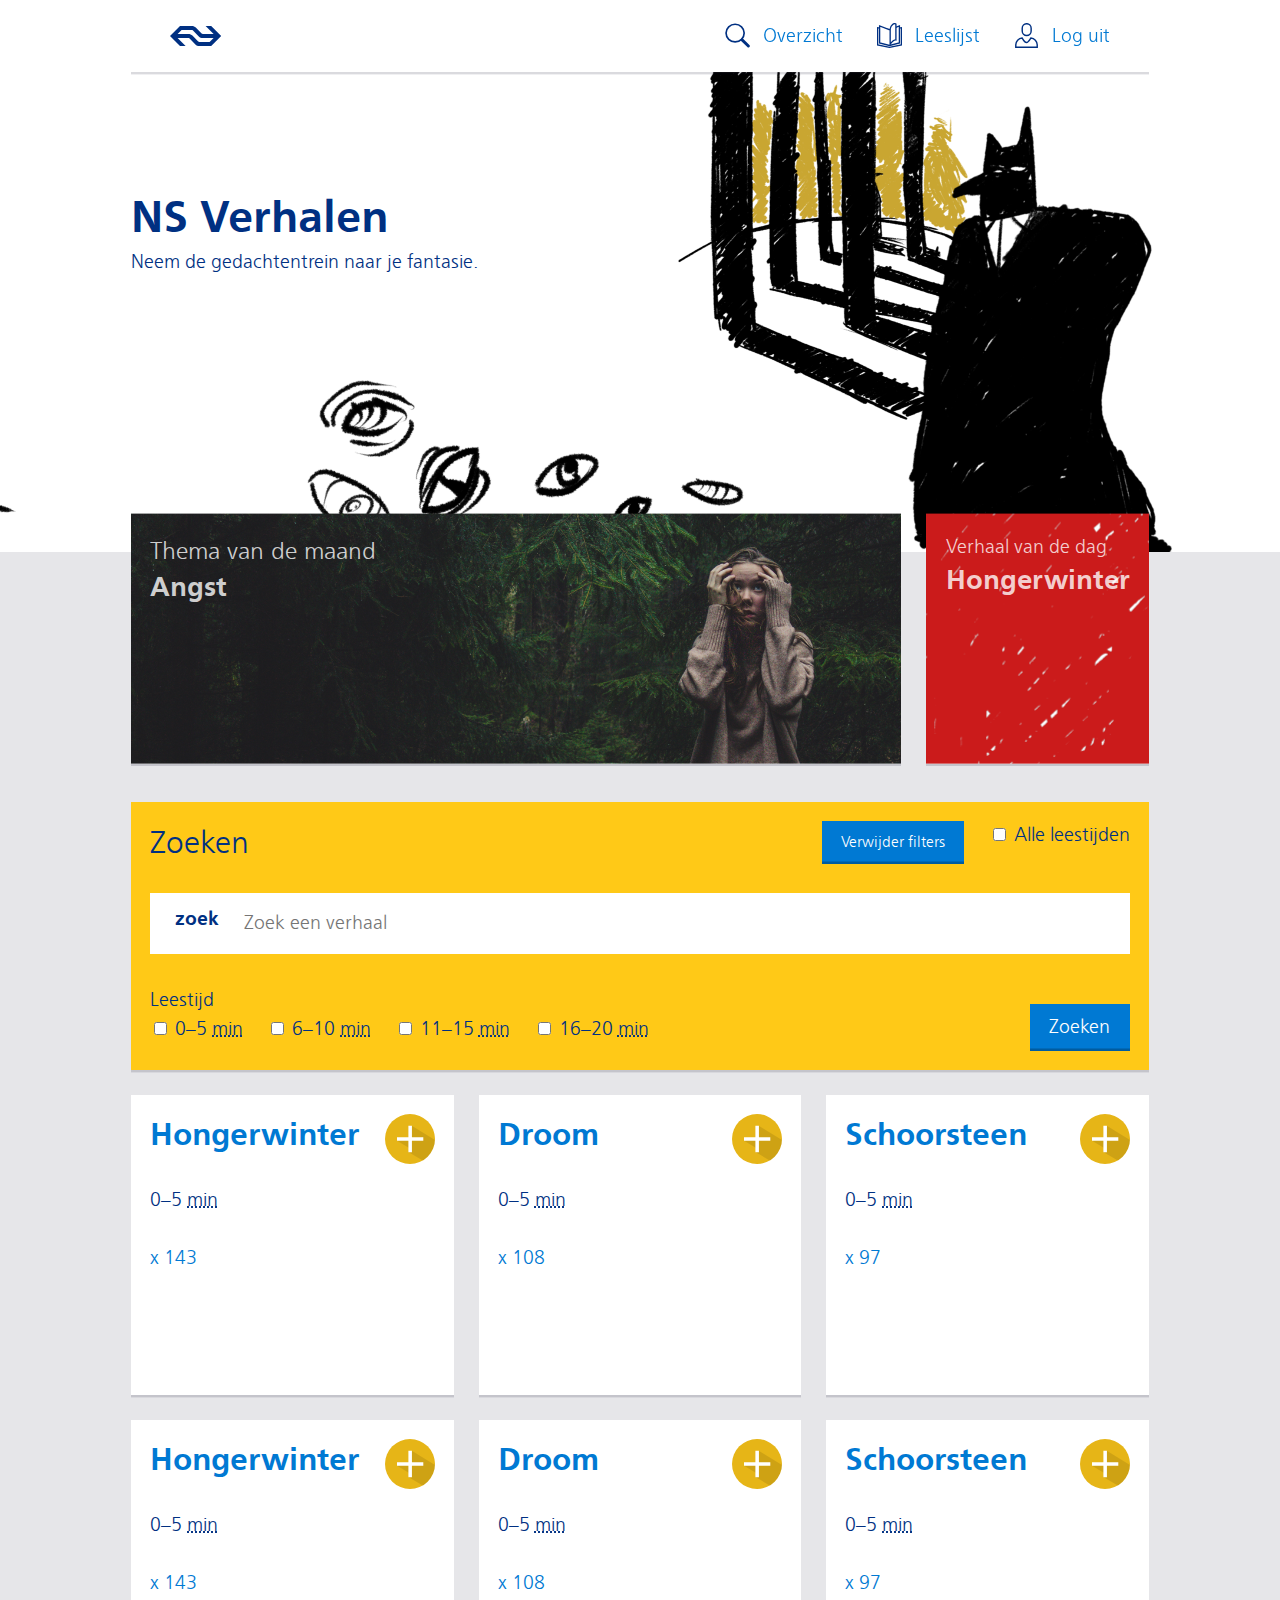
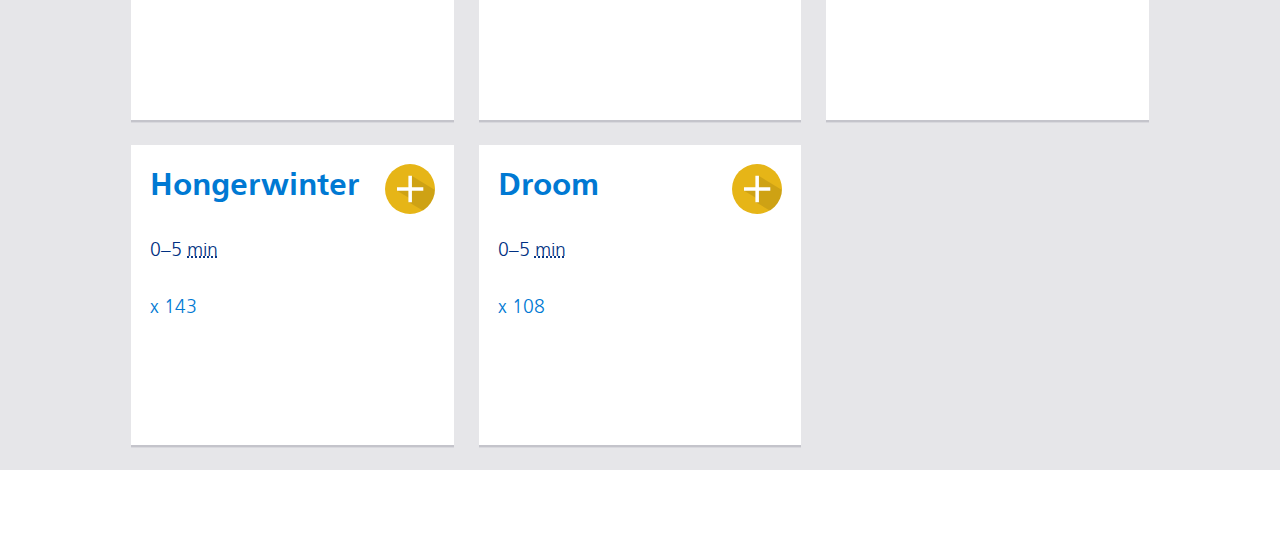
==== index.html @ 9bed9833 "Testversie nieuwe site" ====
<!DOCTYPE html>
<html lang="nl">
<head>
  <meta charset="utf-8">
  <title>NS Verhalen · Verhalen voor op reis</title>
  <link href="css/style.css" rel="stylesheet">
  <link rel="shortcut icon" type="image/png" href="css/images/nslogofavicon.png"/>
  <meta name="viewport" content="width=device-width,initial-scale=1">
</head>
<body>
  <header>
    <h1>
      <a href="#">
        <img src="css/images/nslogo.svg" alt="NS Verhalen">
      </a>
    </h1>

    <nav>
      <ul>
        <li><a href="index.html">Overzicht</a></li>
        <li><a href="#">Leeslijst</a></li>
        <li><a href="inloggen.html">Log uit</a></li>
      </ul>
    </nav>
  </header>

  <main>

    <section>
      <h2>NS Verhalen</h2>
      <p>Neem de gedachtentrein naar je fantasie.</p>
    </section>

    <section>
      <a href="#">
        <h2 class="giga">Thema van de maand</h2>
        <h3>Angst</h3>
      </a>

      <a href="hongerwinter/hongerwinter.html">
        <h2 class="kilo">Verhaal van de dag</h2>
        <h3>Hongerwinter</h3>
      </a>
    </section>

    <section>
      <header>
        <h2>Zoeken</h2>
        <form action="index.html" method="post">
          <label>
            <span>zoek</span>
            <input type="text" name="zoekopdracht" placeholder="Zoek een verhaal">
          </label>

          <label>
            <input type="checkbox" name="alle tijden" value="alle tijden"> Alle leestijden
          </label>

          <label>
            <button type="button" name="button" data-letters="Verwijder filters">Verwijder filters</button>
          </label>

          <fieldset>
            <div class="fieldset">
              <legend>Leestijd</legend>
              <label>
                <input type="checkbox" name="leestijd" value="0–5 min"> 0–5 <abbr title="minuten">min</abbr>
              </label>
              <label>
                <input type="checkbox" name="leestijd" value="6–10 min"> 6–10 <abbr title="minuten">min</abbr>
              </label>
              <label>
                <input type="checkbox" name="leestijd" value="11–15 min"> 11–15 <abbr title="minuten">min</abbr>
              </label>
              <label>
                <input type="checkbox" name="leestijd" value="16–20 min"> 16–20 <abbr title="minuten">min</abbr>
              </label>
            </div>
          </fieldset>

          <label>
            <input type="submit" name="submit" value="Zoeken" data-letters="Zoeken">
          </label>

        </form>
      </header>

      <section>
        <h2>
          <a href="hongerwinter/hongerwinter.html">Hongerwinter</a>
        </h2>
        <p>0–5 <abbr title="minuten">min</abbr></p>
        <p><a href="droom/droom.html">x 143</a></p>
        <a href="#">
          <img src="css/images/add.svg" alt="Voeg toe aan leeslijst">
        </a>
      </section>

      <section>
        <h2>
          <a href="droom/droom.html">Droom</a>
        </h2>
        <p>0–5 <abbr title="minuten">min</abbr></p>
        <p><a href="#">x 108</a></p>
        <a href="#">
          <img src="css/images/add.svg" alt="Voeg toe aan leeslijst">
        </a>
      </section>

      <section>
        <h2>
          <a href="schoorsteen/schoorsteen.html">Schoorsteen</a>
        </h2>
        <p>0–5 <abbr title="minuten">min</abbr></p>
        <p><a href="#">x 97</a></p>
        <a href="#">
          <img src="css/images/add.svg" alt="Voeg toe aan leeslijst">
        </a>
      </section>

      <section>
        <h2>
          <a href="hongerwinter/hongerwinter.html">Hongerwinter</a>
        </h2>
        <p>0–5 <abbr title="minuten">min</abbr></p>
        <p><a href="#">x 143</a></p>
        <a href="#">
          <img src="css/images/add.svg" alt="Voeg toe aan leeslijst">
        </a>
      </section>

      <section>
        <h2>
          <a href="droom/droom.html">Droom</a>
        </h2>
        <p>0–5 <abbr title="minuten">min</abbr></p>
        <p><a href="#">x 108</a></p>
        <a href="#">
          <img src="css/images/add.svg" alt="Voeg toe aan leeslijst">
        </a>
      </section>

      <section>
        <h2>
          <a href="schoorsteen/schoorsteen.html">Schoorsteen</a>
        </h2>
        <p>0–5 <abbr title="minuten">min</abbr></p>
        <p><a href="#">x 97</a></p>
        <a href="#">
          <img src="css/images/add.svg" alt="Voeg toe aan leeslijst">
        </a>
      </section>

      <section>
        <h2>
          <a href="hongerwinter/hongerwinter.html">Hongerwinter</a>
        </h2>
        <p>0–5 <abbr title="minuten">min</abbr></p>
        <p><a href="#">x 143</a></p>
        <a href="#">
          <img src="css/images/add.svg" alt="Voeg toe aan leeslijst">
        </a>
      </section>

      <section>
        <h2>
          <a href="droom/droom.html">Droom</a>
        </h2>
        <p>0–5 <abbr title="minuten">min</abbr></p>
        <p><a href="#">x 108</a></p>
        <a href="#">
          <img src="css/images/add.svg" alt="Voeg toe aan leeslijst">
        </a>
      </section>

    </section>

  </main>

  <footer>

  </footer>

</body>
</html>
---- css/style.css ----
/* http://meyerweb.com/eric/tools/css/reset/
   v2.0 | 20110126
   License: none (public domain)
	HTML Reset for negating the differences between browsers
*/

html, body, div, span, applet, object, iframe,
h1, h2, h3, h4, h5, h6, p, blockquote, pre,
a, abbr, acronym, address, big, cite, code,
del, dfn, em, img, ins, kbd, q, s, samp,
small, strike, strong, sub, sup, tt, var,
b, u, i, center,
dl, dt, dd, ol, ul, li,
fieldset, form, label, legend,
table, caption, tbody, tfoot, thead, tr, th, td,
article, aside, canvas, details, embed,
figure, figcaption, footer, header, hgroup,
menu, nav, output, ruby, section, summary,
time, mark, audio, video {
	margin: 0;
	padding: 0;
	border: 0;
	font-size: 100%;
	font: inherit;
	vertical-align: baseline;
}
/* HTML5 display-role reset for older browsers */
article, aside, details, figcaption, figure,
footer, header, hgroup, menu, nav, section {
	display: block;
}
body {
	line-height: 1;
}
ol, ul {
	list-style: none;
}
blockquote, q {
	quotes: none;
}
blockquote:before, blockquote:after,
q:before, q:after {
	content: '';
	content: none;
}
table {
	border-collapse: collapse;
	border-spacing: 0;
}

/* Viewport declarations for other browsers */

@-moz-viewport { width: device-width; scale: 1; }
@-ms-viewport { width: device-width; scale: 1; }
@-o-viewport { width: device-width; scale: 1; }
@-webkit-viewport { width: device-width; scale: 1; }
@viewport { width: device-width; scale: 1; }

/* The NS font files for use on the website */

@font-face {
	font-family: "NS Sans";
	src: url('fonts/nssanbit-webfont.ttf');
	font-weight: bold;
	font-style: italic;
}

@font-face {
	font-family: "NS Sans";
	src: url('fonts/nssanbol-webfont.ttf');
	font-weight: bold;
}

@font-face {
	font-family: "NS Sans";
	src: url('fonts/nssanita-webfont.ttf');
	font-weight: normal;
	font-style: italic;
}

@font-face {
	font-family: "NS Sans";
	src: url('fonts/nssans__-webfont.ttf');
	font-weight: normal;
}


html {
  box-sizing: border-box;
	font-size: 100%;
	font-family: "NS Sans", Arial, sans-serif;
}

*, *::before, *::after {
  box-sizing: inherit;
}

/*
  Typografier || Code released under the UNLICENSE
  https://typografier.web-dev.tools/#0,100,1.3,1.067,0;38,110,1.4,1.125,0;60,120,1.5,1.125,0;90,130,1.5,1.125,0
*/

html {
  font-size: 100%;
  line-height: 1.3;
}

body {
	line-height: 1.3;
	color: #003082;
}

a {
  background-color: transparent;
  -webkit-text-decoration-skip: objects;
	text-decoration: none;
	color: #0079d3;
}

a:hover {
	color: #003082;
}

sub,
sup {
  font-size: .75em;
  line-height: 1px;
  position: relative;
  vertical-align: baseline;
}

sup {
  top: -.5em;
}

sub {
  bottom: -.25em;
}

pre,
code,
kbd,
samp {
  font-size: 1em;
}

abbr[title] {
  border-bottom: none;
  text-decoration: underline;
  text-decoration: underline dotted;
}

b,
strong {
  font-weight: bold;
}

dfn,
caption {
  font-style: italic;
}

hr {
  border: 0;
  border-top: 2px solid #000;
  height: 0;
}

table {
  border-collapse: collapse;
  border-spacing: 0;
  width: 100%;
  table-layout: fixed;
}

caption {
  text-align: left;
}

th,
td {
  border-bottom: 1px solid #000;
  text-align: left;
  vertical-align: top;
}

thead th {
  vertical-align: bottom;

  border-bottom-width: 2px;
}

.wrapper {
  margin-left: auto;
  margin-right: auto;
  max-width: 52em;
  width: 100%;
}

.wrapper-no-center {
  max-width: 52em;
  width: 100%;
}

.max-length {
  margin-left: auto;
  margin-right: auto;
  max-width: 36em;
  width: 100%;
}

.max-length-no-center {
  max-width: 36em;
  width: 100%;
}

h1,
h2,
h3,
h4,
h5,
h6,
p,
ul,
ol,
dl,
dd,
figure,
blockquote,
details,
hr,
fieldset,
pre,
table,
caption {
  margin: 0 0 1.3rem;
}

.tenamega {
  font-size: 2.0408rem;
  line-height: 2.925rem;
}

.tenakilo {
  font-size: 1.9127rem;
  line-height: 2.6rem;
}

.tena {
  font-size: 1.7926rem;
  line-height: 2.6rem;
}

.nina {
  font-size: 1.68rem;
  line-height: 2.275rem;
}

.yotta {
  font-size: 1.5745rem;
  line-height: 2.275rem;
}

.zetta {
  font-size: 1.4757rem;
  line-height: 1.95rem;
}

h1,
.exa {
  font-size: 1.383rem;
  line-height: 1.95rem;
}

h2,
.peta {
  font-size: 1.2962rem;
  line-height: 1.95rem;
}

h3,
.tera {
  font-size: 1.2148rem;
  line-height: 1.625rem;
}

h4,
.giga {
  font-size: 1.1385rem;
  line-height: 1.625rem;
}

h5,
.mega {
  font-size: 1.067rem;
  line-height: 1.625rem;
}

h6,
.kilo,
input,
textarea {
  font-size: 1rem;
  line-height: 1.3rem;
}

small,
.milli {
  font-size: .9372rem;
  line-height: 1.3rem;
}

.micro {
  font-size: .8784rem;
  line-height: 1.3rem;
}

.nano {
  font-size: .8232rem;
  line-height: 1.3rem;
}

.pico {
  font-size: .7715rem;
  line-height: 1.3rem;
}

ul {
  padding-left: 1em;
}

ol {
  padding-left: 1.6em;
}

input,
option,
select {
  height: calc(1.3rem + .1625rem + .1625rem);
}

[type="color"] {
  width: calc(1.3rem + .1625rem + .1625rem);
}

[type="checkbox"],
[type="radio"] {
  display: inline-block;
  height: auto;
}

td,
table th {
  padding: .325rem;
}

input:not([type="checkbox"]),
input:not([type="radio"]),
textarea {
  padding: .1625rem;
}

caption {
  padding-left: .325rem;
  padding-right: .325rem;
}

select {
  padding: 0 .1625rem;
}

fieldset {
  padding: .325rem 0;
/*
  border: 0;
  border-top: 2px solid #000; */
}

legend {
  padding-right: .325rem;
}

/* -----------------------------------------------------------------------------
	Header
----------------------------------------------------------------------------- */

body > header {
	display: flex;
	position: sticky;
	top: 0;
	background-color: #ffffff;
	justify-content: space-between;
	align-items: center;
	width: 90%;
	max-width: 53rem;
	min-height: 3.75rem;
	padding: 1rem 1rem;
	margin: 0 auto;
	-webkit-box-shadow: 0 0.125rem 0 0 rgba(7,7,33,.15);
	box-shadow: 0 0.125rem 0 0 rgba(7,7,33,.15);
	z-index: 1;
}

body header h1 a {
	display: flex;
	align-content: center;
}

body > header > nav > ul {
	display: flex;
}

body > header > nav > ul > li {
	margin-right: 1.75rem;
}

header > nav > ul > li > a {
	position: relative;
	padding-left: 2rem;
}

header > nav > ul > li > a::before {
	display: inline-block;
  background-size: contain;
  background-repeat: no-repeat;
  background-position: 50%;
	/* transform: scale(1); */
  width: 1.3rem;
  height: 1.3rem;
  pointer-events: none;
  -webkit-transition: transform .1s ease-out;
  transition: transform .1s ease-out;
  content: "";
  position: absolute;
  top: -.1rem;
  left: 0;
}

header > nav > ul > li:first-child > a::before {
	background-image: url('images/zoek.svg');
}

header > nav > ul > li:nth-child(2) > a::before {
	background-image: url('images/leeslijst.svg');
}

header > nav > ul > li:last-child > a::before {
	background-image: url('images/login.svg');
}

header > nav > ul > li > a:hover::before {
	transform: scale(1.1);
}

body > header > nav > ul > li:last-child {
	margin-right: 0;
}

body > header * {
	margin-bottom: 0;
}

body header h1 {
	font-weight: bold;
}

/* -----------------------------------------------------------------------------
	Intro banner
----------------------------------------------------------------------------- */

main {
	background-color: #e6e6e9;
}

main section:first-child {
	height: 300px;
	background: url("images/BGImage-1.png") no-repeat center;
	background-size: cover;
	display: flex;
	flex-direction: column;
	flex-wrap: wrap;
}

main section:first-child::before {
	content: "";
	margin-bottom: 3rem;
}

main section:first-child * {
	display: inline-block;
}

main section:first-child h2 {
	font-size: 2.2807rem;
	font-weight: bold;
	line-height: 3.15rem;
	width: 90%;
	max-width: 53rem;
	margin: 0 auto;
}

main section:first-child p {
	width: 45%;
	max-width: 26.5rem;
	margin: 0 auto;
	transform: translateX(-50%);
}

/* -----------------------------------------------------------------------------
	Featured
----------------------------------------------------------------------------- */

main > section:nth-child(2) {
	width: 90%;
	max-width: 53rem;
	margin: 0 auto;
	display: flex;
	flex-direction: column;
	justify-content: center;
	flex-wrap: wrap;
	transform: translateY(-2rem);
}

main > section:nth-child(2) > a {
	transition: all .3s ease;
	color: rgba(255,255,255,.8);
}

main > section:nth-child(2) > a > h3 {
	font-weight: bold;
}

main > section:nth-child(2) > a:first-child {
	background: url('images/Angst.png') no-repeat right;
	background-size: cover;
	padding: 1rem;
	width: 100%;
	margin-right: 1.3rem;
	margin-bottom: 1.3rem;
}

main > section:nth-child(2) > a:hover {
	transform: scale(1.05);
	color: #FFFFFF;
}

main > section:nth-child(2) a:last-child {
	background: url('images/HongerwinterLang.png') no-repeat center;
	background-size: cover;
	background-color: #FFC917;
	padding: 1rem;
}

main > section:nth-child(2) * {
	margin: 0;
}

main > section:nth-child(2) > * {
	position: relative;
	min-height: 13rem;
	-webkit-box-shadow: 0 0.125rem 0 0 rgba(7,7,33,.15);
	box-shadow: 0 0.125rem 0 0 rgba(7,7,33,.15);
}

/* -----------------------------------------------------------------------------
	Filter bar
----------------------------------------------------------------------------- */

button {
	font-family: "NS Sans", Arial, sans-serif;
}

main > section:nth-of-type(3) > header {
	display: flex;
	flex-wrap: wrap;
}

main > section:nth-of-type(3) > header > * {
	width: 100%;
}

form > label:first-of-type,
#inloggen form > label:nth-child(2) {
	padding: .65rem 1.3rem;
	display: flex;
	justify-content: space-between;
	flex-wrap: nowrap;
	align-content: center;
	width: 100%;
	background-color: white;
	margin-bottom: 1.3rem;
}

form input[type=text],
form input[type=email],
form input[type=password] {
	border: 0;
	padding: 0;
	width: 100%;
	outline: none;
	font-family: "NS Sans", Arial, sans-serif;
}

form label:first-of-type input:focus {
	border: 0;
}

form span {
	display: inline-block;
	color: #003082;
	font-weight: bold;
	margin-right: 1.3rem;
	height: 100%;
	/* line-height: 37px; */
}

#inloggen form span {
	width: 10rem;
}

main > section:nth-of-type(3) form > label:nth-of-type(2) {
	position: absolute;
	top: 1rem;
	right: 1rem;
}

main > section:nth-of-type(3) form > label:nth-of-type(3) {
	position: absolute;
	top: 1rem;
	right: calc(.65rem + 1.3rem + 125px);
}

/* Buttons */

main button,
main input[type=submit] {
	position: relative;
	font-family: "NS Sans", Arial, sans-serif;
	font-size: .8rem;
	padding: .65rem 1rem;
	border: none;
	background-color: #0079D3;
	color: #FFF;
	height: auto;
	line-height: normal;
	cursor: pointer;
	box-shadow: inset 0 -0.125rem 0 #005ca0;
	transition: box-shadow .15s ease-in-out, -webkit-box-shadow .15s ease-in-out;
}

main input[type=submit] {
	font-size: 1rem;
}

main button:hover,
main input[type=submit]:hover {
	box-shadow: inset 0 -3.125rem 0 #005ca0;
}

form {
	display: flex;
	flex-wrap: wrap;
	justify-content: space-between;
}

form fieldset {
	margin-bottom: 0;
}

form fieldset div {
	display: flex;
	flex-wrap: wrap;
	justify-content: space-between;
}

form fieldset div legend {
	width: 100%;
}

form label:last-child {
	align-self: flex-end;
}

/* -----------------------------------------------------------------------------
	Collection
----------------------------------------------------------------------------- */

main > section:nth-child(3) {
	width: 90%;
	max-width: 53rem;
	margin: 0 auto;
	display: flex;
	flex-wrap: wrap;
	justify-content: flex-start;
}

main > section:nth-child(3) > * {
	padding: 1rem;
}

main > section:nth-child(3) > *:not(header) {
	background-color: #FFFFFF;
	width: 100%;
	height: 300px;
	max-width: calc(50% - 0.65rem);
	margin-bottom: 1.3rem;
}

main > section:nth-child(3) > section:nth-of-type(odd) {
	margin-right: 1.3rem;
}

main > section:nth-child(3) > header {
	background-color: #FFC917;
	width: 100%;
	margin-bottom: 1.3rem;
}

main > section:nth-child(3) > * {
	position: relative;
	-webkit-box-shadow: 0 0.125rem 0 0 rgba(7,7,33,.15);
	box-shadow: 0 0.125rem 0 0 rgba(7,7,33,.15);
}

main > section:nth-child(3) > *:not(header) > h2 {
	font-weight: bold;
}

main > section:nth-child(3) > *:not(header) > a:last-child {
	background-color: #E6B517;
	height: 50px;
	width: 50px;
	border-radius: 50%;
	position: absolute;
	right: 1rem;
	top: 1rem;
	transform: scale(1);
	transition: all .15s ease-in-out;
}

main > section:nth-child(3) > *:not(header) > a:last-child:hover {
	background-color: #FFC917;
	transform: scale(1.1);
}

main > section:nth-child(3) > *:not(header) img {
	position: absolute;
	top: 0;
	left: 0;
	border-radius: 50%;
	height: 50px;
	width: 50px;
}

/* Experimental Shit here */

/* main > section:nth-child(3) > *:not(header) > h2 a {
	display: block;
	position: absolute;
	width: 100%;
	height: 100%;
	top: 0;
	left: 0;
} */

/* main > section:nth-child(3) > *:not(header) p:nth-child(3) {
	position: absolute;
	bottom: 10px;
	left: 10px;
	z-index: 2;
} */



/* -----------------------------------------------------------------------------
	Footer
----------------------------------------------------------------------------- */

body > footer {
	height: 4rem;
}

/* -----------------------------------------------------------------------------
	Inlogpagina
----------------------------------------------------------------------------- */

#inloggen {
	background-color: #e6e6e9;
}

#inloggen header {
	background-color: #e6e6e9;
	box-shadow: none;
}

#inloggen main section:first-child {
	width: 90%;
	max-width: 53rem;
	height: 350px;
	margin: 0 auto;
	background: #FFC917;
	display: flex;
	padding: 2.6rem;
	align-items: flex-start;
	flex-wrap: wrap;
}

#inloggen main section:first-child h1 {
	display: block;
	width: 100%;
}

#inloggen main section:first-child::before {
	content: "";
	margin-bottom: 0;
}

#inloggen main section:first-child h1::before {
	margin-top: 0;
}

#inloggen main section:first-child h1 {
	margin-top: 0;
}

#inloggen main section:first-child form {
	display: flex;
	flex-wrap: wrap;
	/* justify-content: space-between; */
	width: 100%;
	/* max-width: calc(100% - 5.2rem); */
}

#inloggen main section:first-child form label {
	margin-bottom: 1rem;
}

#inloggen form label:last-child {
	align-self: flex-end;
}


/* -----------------------------------------------------------------------------
	Media Query 38em
----------------------------------------------------------------------------- */

@media only screen and (min-width: 38em) {

  html {
    font-size: 110%;
    line-height: 1.4;
  }

	body {
		line-height: 1.4;
	}

  h1,
  h2,
  h3,
  h4,
  h5,
  h6,
  p,
  ul,
  ol,
  dl,
  dd,
  figure,
  blockquote,
  details,
  hr,
  fieldset,
  pre,
  table,
  caption {
    margin: 0 0 1.4rem;
  }

  .tenamega {
    font-size: 3.6532rem;
    line-height: 4.9rem;
  }

  .tenakilo {
    font-size: 3.2473rem;
    line-height: 4.55rem;
  }

  .tena {
    font-size: 2.8865rem;
    line-height: 3.85rem;
  }

  .nina {
    font-size: 2.5658rem;
    line-height: 3.5rem;
  }

  .yotta {
    font-size: 2.2807rem;
    line-height: 3.15rem;
  }

  .zetta {
    font-size: 2.0273rem;
    line-height: 2.8rem;
  }

  h1,
  .exa {
    font-size: 1.802rem;
    line-height: 2.45rem;
  }

  h2,
  .peta {
    font-size: 1.6018rem;
    line-height: 2.1rem;
  }

  h3,
  .tera {
    font-size: 1.4238rem;
    line-height: 2.1rem;
  }

  h4,
  .giga {
    font-size: 1.2656rem;
    line-height: 1.75rem;
  }

  h5,
  .mega {
    font-size: 1.125rem;
    line-height: 1.75rem;
  }

  h6,
  .kilo,
  input,
  textarea {
    font-size: 1rem;
    line-height: 1.4rem;
  }

  small,
  .milli {
    font-size: .8889rem;
    line-height: 1.4rem;
  }

  .micro {
    font-size: .7901rem;
    line-height: 1.4rem;
  }

  .nano {
    font-size: .7023rem;
    line-height: 1.05rem;
  }

  .pico {
    font-size: .6243rem;
    line-height: 1.05rem;
  }

  ul {
    padding-left: 1em;
  }

  ol {
    padding-left: 1.6em;
  }

  input,
  option,
  select {
    height: calc(1.4rem + .175rem + .175rem);
  }

  [type="color"] {
    width: calc(1.4rem + .175rem + .175rem);
  }

  [type="checkbox"],
  [type="radio"] {
    display: inline-block;
    height: auto;
  }

  td,
  table th {
    padding: .35rem;
  }

  input:not([type="checkbox"]),
  input:not([type="radio"]),
  textarea {
    padding: .175rem;
  }

  caption {
    padding-left: .35rem;
    padding-right: .35rem;
  }

  select {
    padding: 0 .175rem;
  }

  fieldset {
    padding: .35rem 0;

    /* border: 0;
    border-top: 2px solid #000; */
  }

  legend {
    padding-right: .35rem;
  }

	/* Header */

	body > header {
		padding: 1rem 2rem;
	}

	/* Intro */

	main section:first-child {
		height: 480px;
	}

	#inloggen main section:first-child {
		height: 450px;
	}

	main section:first-child::before {
		margin-bottom: 6rem;
	}

	/* Featured */

	main > section:nth-child(2) {
		display: flex;
		flex-direction: row;
		justify-content: center;
	}

	main > section:nth-child(2) {
		flex-wrap: nowrap;
	}

	main > section:nth-child(2) a:first-child {
		margin-bottom: 0;
	}

	main > section:nth-child(2) a:last-child {
		background: url('images/HongerwinterKort.png') no-repeat center;
	}

	/* Filter bar */

	main > section:nth-of-type(3) form > label:nth-of-type(3) {
		right: calc(.65rem + 1.3rem + 136px);
	}

}

/* -----------------------------------------------------------------------------
	Media Query 60em
----------------------------------------------------------------------------- */

@media only screen and (min-width: 60em) {

  html {
    font-size: 120%;
    line-height: 1.5;
  }

	body {
		line-height: 1.5;
	}

  h1,
  h2,
  h3,
  h4,
  h5,
  h6,
  p,
  ul,
  ol,
  dl,
  dd,
  figure,
  blockquote,
  details,
  hr,
  fieldset,
  pre,
  table,
  caption {
    margin: 0 0 1.5rem;
  }

  .tenamega {
    font-size: 3.6532rem;
    line-height: 4.875rem;
  }

  .tenakilo {
    font-size: 3.2473rem;
    line-height: 4.5rem;
  }

  .tena {
    font-size: 2.8865rem;
    line-height: 4.125rem;
  }

  .nina {
    font-size: 2.5658rem;
    line-height: 3.375rem;
  }

  .yotta {
    font-size: 2.2807rem;
    line-height: 3rem;
  }

  .zetta {
    font-size: 2.0273rem;
    line-height: 3rem;
  }

  h1,
  .exa {
    font-size: 1.802rem;
    line-height: 2.625rem;
  }

  h2,
  .peta {
    font-size: 1.6018rem;
    line-height: 2.25rem;
  }

  h3,
  .tera {
    font-size: 1.4238rem;
    line-height: 1.875rem;
  }

  h4,
  .giga {
    font-size: 1.2656rem;
    line-height: 1.875rem;
  }

  h5,
  .mega {
    font-size: 1.125rem;
    line-height: 1.5rem;
  }

  h6,
  .kilo,
  input,
  textarea {
    font-size: 1rem;
    line-height: 1.5rem;
  }

  small,
  .milli {
    font-size: .8889rem;
    line-height: 1.5rem;
  }



  ul {
    padding-left: 1em;
  }

  ol {
    padding-left: 1.6em;
  }

  input,
  option,
  select {
    height: calc(1.5rem + .1875rem + .1875rem);
  }

  [type="color"] {
    width: calc(1.5rem + .1875rem + .1875rem);
  }

  [type="checkbox"],
  [type="radio"] {
    display: inline-block;
    height: auto;
  }

  td,
  table th {
    padding: .375rem;
  }

  input:not([type="checkbox"]),
  input:not([type="radio"]),
  textarea {
    padding: .1875rem;
  }


  caption {
    padding-left: .375rem;
    padding-right: .375rem;
  }



  select {
    padding: 0 .1875rem;
  }

  fieldset {
    padding: .375rem 0;
/*
    border: 0;
    border-top: 2px solid #000; */
  }

  legend {
    padding-right: .375rem;
  }

	/* Collection */

	main > section:nth-child(3) > *:not(header) {
		max-width: calc(33.3333% - 0.8666rem);
		margin-right: 1.3rem;
	}

	main > section:nth-child(3) > section:nth-of-type(3n) {
		margin-right: 0;
	}

	/* Filter bar */

	main > section:nth-of-type(3) form > label:nth-of-type(3) {
		right: calc(.65rem + 1.3rem + 147px);
	}

}

/* -----------------------------------------------------------------------------
	Media Query 90em
----------------------------------------------------------------------------- */

@media only screen and (min-width: 90em) {

  html {
    font-size: 130%;
    line-height: 1.5;
  }

	body {
		line-height: 1.5;
	}

  h1,
  h2,
  h3,
  h4,
  h5,
  h6,
  p,
  ul,
  ol,
  dl,
  dd,
  figure,
  blockquote,
  details,
  hr,
  fieldset,
  pre,
  table,
  caption {
    margin: 0 0 1.5rem;
  }

  .tenamega {
    font-size: 3.6532rem;
    line-height: 4.875rem;
  }

  .tenakilo {
    font-size: 3.2473rem;
    line-height: 4.5rem;
  }

  .tena {
    font-size: 2.8865rem;
    line-height: 4.125rem;
  }

  .nina {
    font-size: 2.5658rem;
    line-height: 3.375rem;
  }

  .yotta {
    font-size: 2.2807rem;
    line-height: 3rem;
  }

  .zetta {
    font-size: 2.0273rem;
    line-height: 3rem;
  }

  h1,
  .exa {
    font-size: 1.802rem;
    line-height: 2.625rem;
  }

  h2,
  .peta {
    font-size: 1.6018rem;
    line-height: 2.25rem;
  }

  h3,
  .tera {
    font-size: 1.4238rem;
    line-height: 1.875rem;
  }

  h4,
  .giga {
    font-size: 1.2656rem;
    line-height: 1.875rem;
  }

  h5,
  .mega {
    font-size: 1.125rem;
    line-height: 1.5rem;
  }

  h6,
  .kilo,
  input,
  textarea {
    font-size: 1rem;
    line-height: 1.5rem;
  }

  small,
  .milli {
    font-size: .8889rem;
    line-height: 1.5rem;
  }

  .micro {
    font-size: .7901rem;
    line-height: 1.5rem;
  }

  .nano {
    font-size: .7023rem;
    line-height: 1.125rem;
  }

  .pico {
    font-size: .6243rem;
    line-height: 1.125rem;
  }

  ul {
    padding-left: 1em;
  }

  ol {
    padding-left: 1.6em;
  }

  input,
  option,
  select {
    height: calc(1.5rem + .1875rem + .1875rem);
  }

  [type="color"] {
    width: calc(1.5rem + .1875rem + .1875rem);
  }

  [type="checkbox"],
  [type="radio"] {
    display: inline-block;
    height: auto;
  }

  td,
  table th {
    padding: .375rem;
  }

  input:not([type="checkbox"]),
  input:not([type="radio"]),
  textarea {
    padding: .1875rem;
  }

  caption {
    padding-left: .375rem;
    padding-right: .375rem;
  }

  select {
    padding: 0 .1875rem;
  }

  fieldset {
    padding: .375rem 0;
/*
    border: 0;
    border-top: 2px solid #000; */
  }

  legend {
    padding-right: .375rem;
  }

	/* Filter bar */

	main > section:nth-of-type(3) form > label:nth-of-type(3) {
		right: calc(.65rem + 1.3rem + 158px);
	}

}
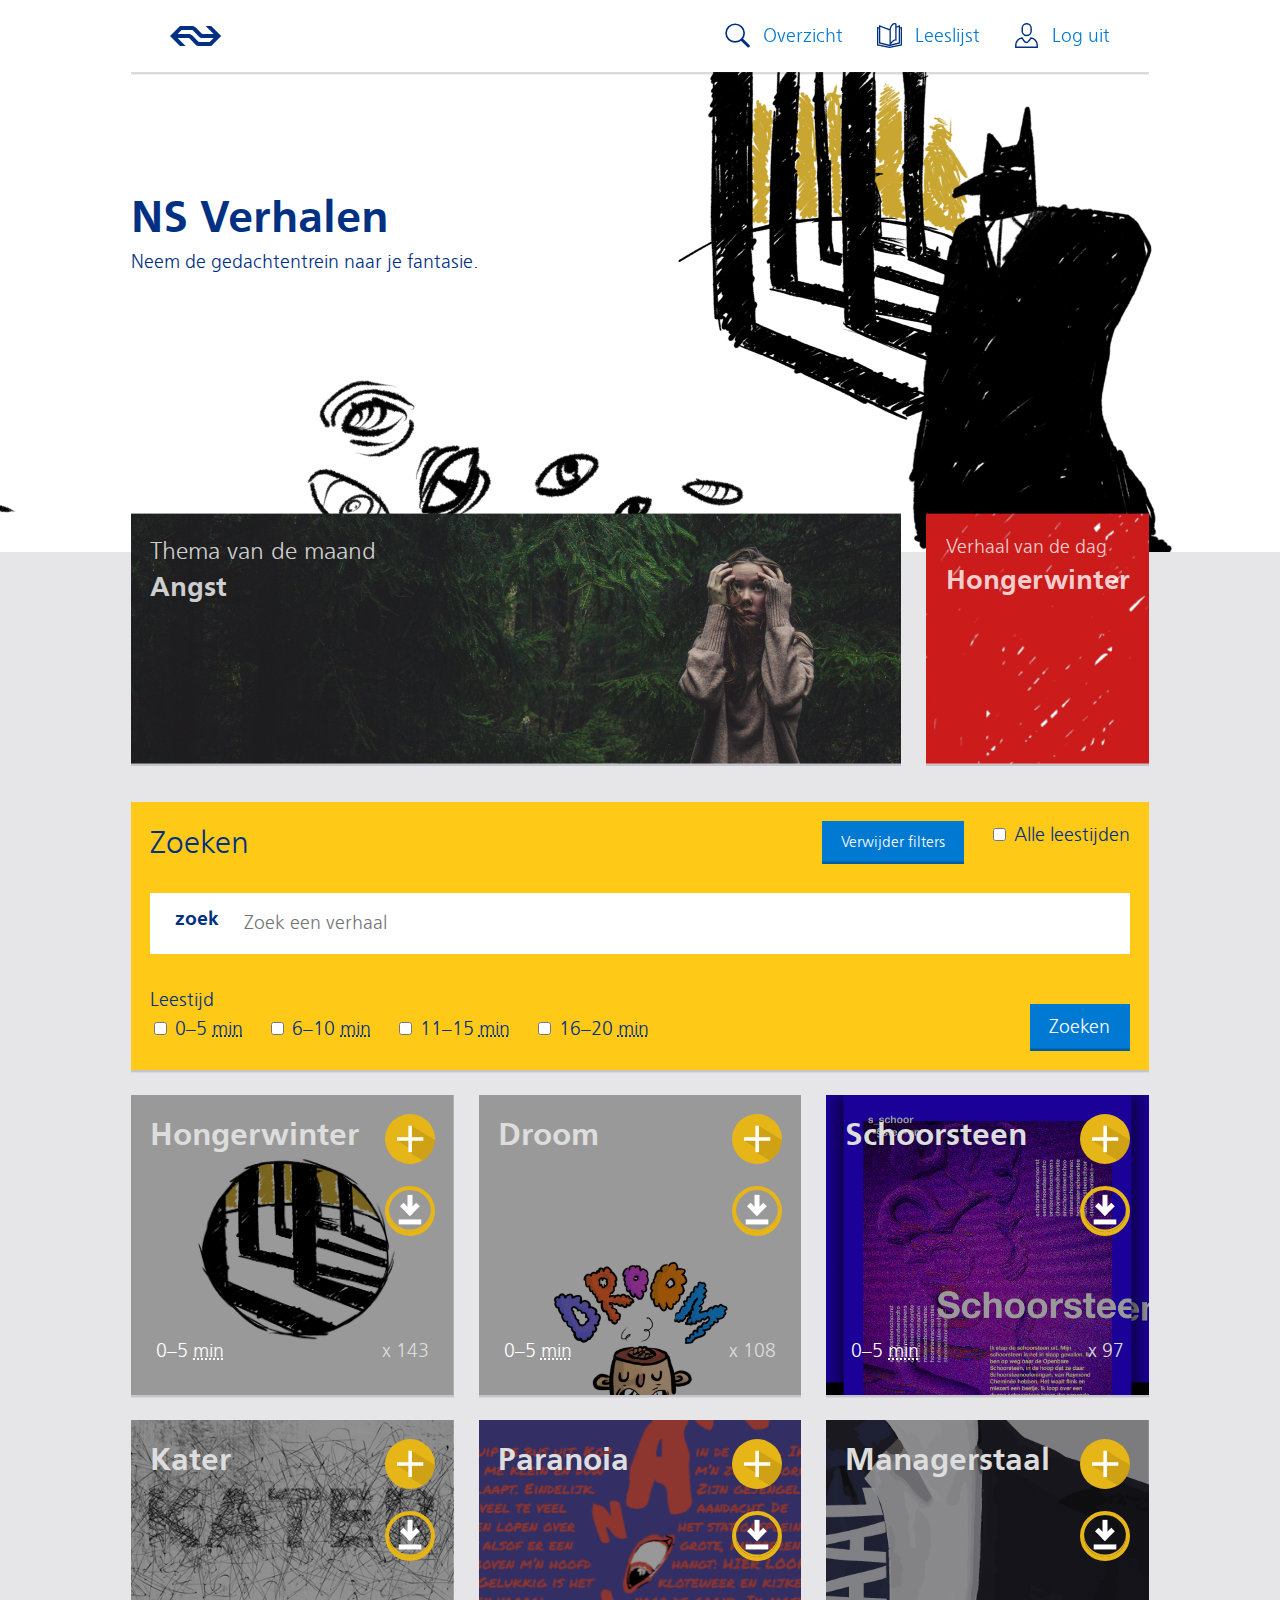
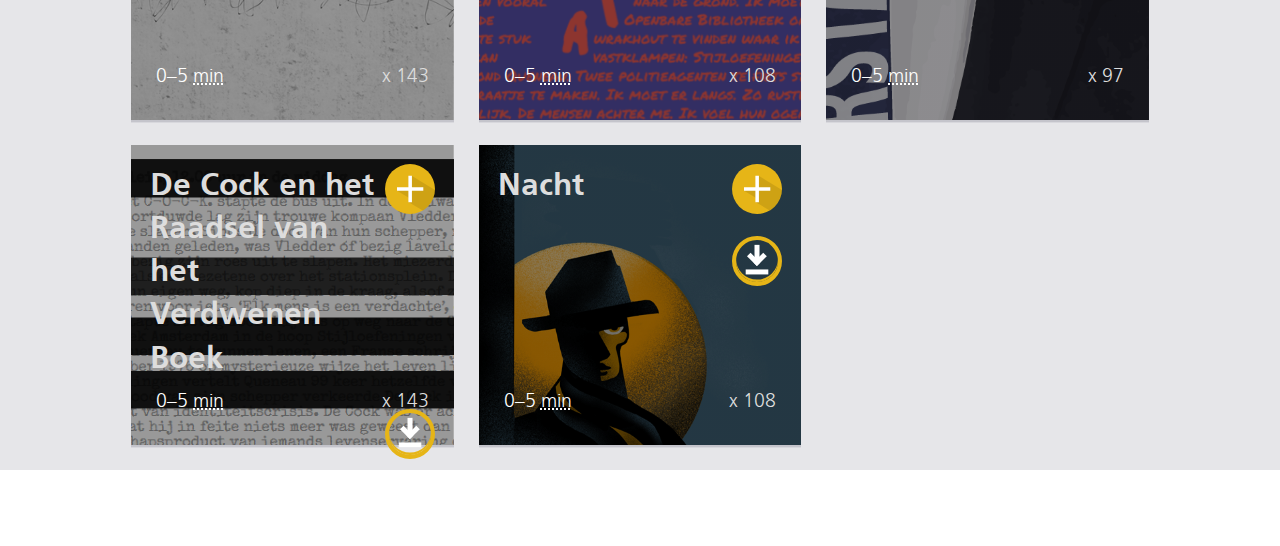
==== commit 40700ece: "Updaaaate" ====
--- a/index.html
+++ b/index.html
@@ -18,7 +18,7 @@
     <nav>
       <ul>
         <li><a href="index.html">Overzicht</a></li>
-        <li><a href="#">Leeslijst</a></li>
+        <li><a id="leeslijst" href="#">Leeslijst</a></li>
         <li><a href="inloggen.html">Log uit</a></li>
       </ul>
     </nav>
@@ -91,8 +91,19 @@
         </h2>
         <p>0–5 <abbr title="minuten">min</abbr></p>
         <p><a href="droom/droom.html">x 143</a></p>
-        <a href="#">
-          <img src="css/images/add.svg" alt="Voeg toe aan leeslijst">
+        <button id="downloadButton" type="button" class="download-button" name="button">
+          <svg width="50" height="50" xmlns="http://www.w3.org/2000/svg">
+            <path  d="m25.000001,8.852484l0,15.144393" stroke-opacity="null" stroke-linecap="null" stroke-linejoin="null" stroke-width="5" stroke="#000" fill-opacity="null" fill="none"/>
+            <path  d="m23.124966,28.320344l9.904298,-9.904298" stroke-opacity="null" stroke-linecap="null" stroke-linejoin="null" stroke-width="5" stroke="#000" fill-opacity="null" fill="none"/>
+            <path  d="m16.77012,28.341892l9.904298,-9.904298" transform="rotate(90 21.72226905822754,23.389745712280277) " stroke-opacity="null" stroke-linecap="null" stroke-linejoin="null" stroke-width="5" stroke="#000" fill-opacity="null" fill="none"/>
+            <path  d="m13.690529,35.941624l22.618941,0" stroke-opacity="null" stroke-linecap="null" stroke-linejoin="null" stroke-width="5" stroke="#000" fill-opacity="null" fill="none"/>
+          </svg>
+        </button>
+        <a class="add-to-list" href="#">
+          <img class="" src="css/images/add.svg" alt="Voeg toe aan leeslijst">
+          <svg class="checkmark" width="50" height="50" xmlns="http://www.w3.org/2000/svg">
+            <path d="m12.267612,25.543985l8.73752,9.73379l17.02576,-20.55555" stroke-width="5" stroke="#ffffff" fill="none"/>
+          </svg>
         </a>
       </section>
 
@@ -102,8 +113,19 @@
         </h2>
         <p>0–5 <abbr title="minuten">min</abbr></p>
         <p><a href="#">x 108</a></p>
-        <a href="#">
-          <img src="css/images/add.svg" alt="Voeg toe aan leeslijst">
+        <button type="button" class="download-button" name="button">
+          <svg width="50" height="50" xmlns="http://www.w3.org/2000/svg">
+            <path  d="m25.000001,8.852484l0,15.144393" stroke-opacity="null" stroke-linecap="null" stroke-linejoin="null" stroke-width="5" stroke="#000" fill-opacity="null" fill="none"/>
+            <path  d="m23.124966,28.320344l9.904298,-9.904298" stroke-opacity="null" stroke-linecap="null" stroke-linejoin="null" stroke-width="5" stroke="#000" fill-opacity="null" fill="none"/>
+            <path  d="m16.77012,28.341892l9.904298,-9.904298" transform="rotate(90 21.72226905822754,23.389745712280277) " stroke-opacity="null" stroke-linecap="null" stroke-linejoin="null" stroke-width="5" stroke="#000" fill-opacity="null" fill="none"/>
+            <path  d="m13.690529,35.941624l22.618941,0" stroke-opacity="null" stroke-linecap="null" stroke-linejoin="null" stroke-width="5" stroke="#000" fill-opacity="null" fill="none"/>
+          </svg>
+        </button>
+        <a class="add-to-list" href="#">
+          <img class="" src="css/images/add.svg" alt="Voeg toe aan leeslijst">
+          <svg class="checkmark" width="50" height="50" xmlns="http://www.w3.org/2000/svg">
+            <path d="m12.267612,25.543985l8.73752,9.73379l17.02576,-20.55555" stroke-width="5" stroke="#ffffff" fill="none"/>
+          </svg>
         </a>
       </section>
 
@@ -113,63 +135,130 @@
         </h2>
         <p>0–5 <abbr title="minuten">min</abbr></p>
         <p><a href="#">x 97</a></p>
-        <a href="#">
-          <img src="css/images/add.svg" alt="Voeg toe aan leeslijst">
-        </a>
-      </section>
-
-      <section>
-        <h2>
-          <a href="hongerwinter/hongerwinter.html">Hongerwinter</a>
+        <button type="button" class="download-button" name="button">
+          <svg width="50" height="50" xmlns="http://www.w3.org/2000/svg">
+            <path  d="m25.000001,8.852484l0,15.144393" stroke-opacity="null" stroke-linecap="null" stroke-linejoin="null" stroke-width="5" stroke="#000" fill-opacity="null" fill="none"/>
+            <path  d="m23.124966,28.320344l9.904298,-9.904298" stroke-opacity="null" stroke-linecap="null" stroke-linejoin="null" stroke-width="5" stroke="#000" fill-opacity="null" fill="none"/>
+            <path  d="m16.77012,28.341892l9.904298,-9.904298" transform="rotate(90 21.72226905822754,23.389745712280277) " stroke-opacity="null" stroke-linecap="null" stroke-linejoin="null" stroke-width="5" stroke="#000" fill-opacity="null" fill="none"/>
+            <path  d="m13.690529,35.941624l22.618941,0" stroke-opacity="null" stroke-linecap="null" stroke-linejoin="null" stroke-width="5" stroke="#000" fill-opacity="null" fill="none"/>
+          </svg>
+        </button>
+        <a class="add-to-list" href="#">
+          <img class="" src="css/images/add.svg" alt="Voeg toe aan leeslijst">
+          <svg class="checkmark" width="50" height="50" xmlns="http://www.w3.org/2000/svg">
+            <path d="m12.267612,25.543985l8.73752,9.73379l17.02576,-20.55555" stroke-width="5" stroke="#ffffff" fill="none"/>
+          </svg>
+        </a>
+
+      </section>
+
+      <section>
+        <h2>
+          <a href="#">Kater</a>
         </h2>
         <p>0–5 <abbr title="minuten">min</abbr></p>
         <p><a href="#">x 143</a></p>
-        <a href="#">
-          <img src="css/images/add.svg" alt="Voeg toe aan leeslijst">
-        </a>
-      </section>
-
-      <section>
-        <h2>
-          <a href="droom/droom.html">Droom</a>
+        <button type="button" class="download-button" name="button">
+          <svg width="50" height="50" xmlns="http://www.w3.org/2000/svg">
+            <path  d="m25.000001,8.852484l0,15.144393" stroke-opacity="null" stroke-linecap="null" stroke-linejoin="null" stroke-width="5" stroke="#000" fill-opacity="null" fill="none"/>
+            <path  d="m23.124966,28.320344l9.904298,-9.904298" stroke-opacity="null" stroke-linecap="null" stroke-linejoin="null" stroke-width="5" stroke="#000" fill-opacity="null" fill="none"/>
+            <path  d="m16.77012,28.341892l9.904298,-9.904298" transform="rotate(90 21.72226905822754,23.389745712280277) " stroke-opacity="null" stroke-linecap="null" stroke-linejoin="null" stroke-width="5" stroke="#000" fill-opacity="null" fill="none"/>
+            <path  d="m13.690529,35.941624l22.618941,0" stroke-opacity="null" stroke-linecap="null" stroke-linejoin="null" stroke-width="5" stroke="#000" fill-opacity="null" fill="none"/>
+          </svg>
+        </button>
+        <a class="add-to-list" href="#">
+          <img class="" src="css/images/add.svg" alt="Voeg toe aan leeslijst">
+          <svg class="checkmark" width="50" height="50" xmlns="http://www.w3.org/2000/svg">
+            <path d="m12.267612,25.543985l8.73752,9.73379l17.02576,-20.55555" stroke-width="5" stroke="#ffffff" fill="none"/>
+          </svg>
+        </a>
+      </section>
+
+      <section>
+        <h2>
+          <a href="#">Paranoia</a>
         </h2>
         <p>0–5 <abbr title="minuten">min</abbr></p>
         <p><a href="#">x 108</a></p>
-        <a href="#">
-          <img src="css/images/add.svg" alt="Voeg toe aan leeslijst">
-        </a>
-      </section>
-
-      <section>
-        <h2>
-          <a href="schoorsteen/schoorsteen.html">Schoorsteen</a>
+        <button type="button" class="download-button" name="button">
+          <svg width="50" height="50" xmlns="http://www.w3.org/2000/svg">
+            <path  d="m25.000001,8.852484l0,15.144393" stroke-opacity="null" stroke-linecap="null" stroke-linejoin="null" stroke-width="5" stroke="#000" fill-opacity="null" fill="none"/>
+            <path  d="m23.124966,28.320344l9.904298,-9.904298" stroke-opacity="null" stroke-linecap="null" stroke-linejoin="null" stroke-width="5" stroke="#000" fill-opacity="null" fill="none"/>
+            <path  d="m16.77012,28.341892l9.904298,-9.904298" transform="rotate(90 21.72226905822754,23.389745712280277) " stroke-opacity="null" stroke-linecap="null" stroke-linejoin="null" stroke-width="5" stroke="#000" fill-opacity="null" fill="none"/>
+            <path  d="m13.690529,35.941624l22.618941,0" stroke-opacity="null" stroke-linecap="null" stroke-linejoin="null" stroke-width="5" stroke="#000" fill-opacity="null" fill="none"/>
+          </svg>
+        </button>
+        <a class="add-to-list" href="#">
+          <img class="" src="css/images/add.svg" alt="Voeg toe aan leeslijst">
+          <svg class="checkmark" width="50" height="50" xmlns="http://www.w3.org/2000/svg">
+            <path d="m12.267612,25.543985l8.73752,9.73379l17.02576,-20.55555" stroke-width="5" stroke="#ffffff" fill="none"/>
+          </svg>
+        </a>
+      </section>
+
+      <section>
+        <h2>
+          <a href="#">Managerstaal</a>
         </h2>
         <p>0–5 <abbr title="minuten">min</abbr></p>
         <p><a href="#">x 97</a></p>
-        <a href="#">
-          <img src="css/images/add.svg" alt="Voeg toe aan leeslijst">
-        </a>
-      </section>
-
-      <section>
-        <h2>
-          <a href="hongerwinter/hongerwinter.html">Hongerwinter</a>
+        <button type="button" class="download-button" name="button">
+          <svg width="50" height="50" xmlns="http://www.w3.org/2000/svg">
+            <path  d="m25.000001,8.852484l0,15.144393" stroke-opacity="null" stroke-linecap="null" stroke-linejoin="null" stroke-width="5" stroke="#000" fill-opacity="null" fill="none"/>
+            <path  d="m23.124966,28.320344l9.904298,-9.904298" stroke-opacity="null" stroke-linecap="null" stroke-linejoin="null" stroke-width="5" stroke="#000" fill-opacity="null" fill="none"/>
+            <path  d="m16.77012,28.341892l9.904298,-9.904298" transform="rotate(90 21.72226905822754,23.389745712280277) " stroke-opacity="null" stroke-linecap="null" stroke-linejoin="null" stroke-width="5" stroke="#000" fill-opacity="null" fill="none"/>
+            <path  d="m13.690529,35.941624l22.618941,0" stroke-opacity="null" stroke-linecap="null" stroke-linejoin="null" stroke-width="5" stroke="#000" fill-opacity="null" fill="none"/>
+          </svg>
+        </button>
+        <a class="add-to-list" href="#">
+          <img class="" src="css/images/add.svg" alt="Voeg toe aan leeslijst">
+          <svg class="checkmark" width="50" height="50" xmlns="http://www.w3.org/2000/svg">
+            <path d="m12.267612,25.543985l8.73752,9.73379l17.02576,-20.55555" stroke-width="5" stroke="#ffffff" fill="none"/>
+          </svg>
+        </a>
+      </section>
+
+      <section>
+        <h2>
+          <a href="#">De Cock en het Raadsel van het Verdwenen Boek</a>
         </h2>
         <p>0–5 <abbr title="minuten">min</abbr></p>
         <p><a href="#">x 143</a></p>
-        <a href="#">
-          <img src="css/images/add.svg" alt="Voeg toe aan leeslijst">
-        </a>
-      </section>
-
-      <section>
-        <h2>
-          <a href="droom/droom.html">Droom</a>
+        <button type="button" class="download-button" name="button">
+          <svg width="50" height="50" xmlns="http://www.w3.org/2000/svg">
+            <path  d="m25.000001,8.852484l0,15.144393" stroke-opacity="null" stroke-linecap="null" stroke-linejoin="null" stroke-width="5" stroke="#000" fill-opacity="null" fill="none"/>
+            <path  d="m23.124966,28.320344l9.904298,-9.904298" stroke-opacity="null" stroke-linecap="null" stroke-linejoin="null" stroke-width="5" stroke="#000" fill-opacity="null" fill="none"/>
+            <path  d="m16.77012,28.341892l9.904298,-9.904298" transform="rotate(90 21.72226905822754,23.389745712280277) " stroke-opacity="null" stroke-linecap="null" stroke-linejoin="null" stroke-width="5" stroke="#000" fill-opacity="null" fill="none"/>
+            <path  d="m13.690529,35.941624l22.618941,0" stroke-opacity="null" stroke-linecap="null" stroke-linejoin="null" stroke-width="5" stroke="#000" fill-opacity="null" fill="none"/>
+          </svg>
+        </button>
+        <a class="add-to-list" href="#">
+          <img class="" src="css/images/add.svg" alt="Voeg toe aan leeslijst">
+          <svg class="checkmark" width="50" height="50" xmlns="http://www.w3.org/2000/svg">
+            <path d="m12.267612,25.543985l8.73752,9.73379l17.02576,-20.55555" stroke-width="5" stroke="#ffffff" fill="none"/>
+          </svg>
+        </a>
+      </section>
+
+      <section>
+        <h2>
+          <a href="#">Nacht</a>
         </h2>
         <p>0–5 <abbr title="minuten">min</abbr></p>
         <p><a href="#">x 108</a></p>
-        <a href="#">
-          <img src="css/images/add.svg" alt="Voeg toe aan leeslijst">
+        <button type="button" class="download-button" name="button">
+          <svg width="50" height="50" xmlns="http://www.w3.org/2000/svg">
+            <path  d="m25.000001,8.852484l0,15.144393" stroke-opacity="null" stroke-linecap="null" stroke-linejoin="null" stroke-width="5" stroke="#000" fill-opacity="null" fill="none"/>
+            <path  d="m23.124966,28.320344l9.904298,-9.904298" stroke-opacity="null" stroke-linecap="null" stroke-linejoin="null" stroke-width="5" stroke="#000" fill-opacity="null" fill="none"/>
+            <path  d="m16.77012,28.341892l9.904298,-9.904298" transform="rotate(90 21.72226905822754,23.389745712280277) " stroke-opacity="null" stroke-linecap="null" stroke-linejoin="null" stroke-width="5" stroke="#000" fill-opacity="null" fill="none"/>
+            <path  d="m13.690529,35.941624l22.618941,0" stroke-opacity="null" stroke-linecap="null" stroke-linejoin="null" stroke-width="5" stroke="#000" fill-opacity="null" fill="none"/>
+          </svg>
+        </button>
+        <a class="add-to-list" href="#">
+          <img class="" src="css/images/add.svg" alt="Voeg toe aan leeslijst">
+          <svg class="checkmark" width="50" height="50" xmlns="http://www.w3.org/2000/svg">
+            <path d="m12.267612,25.543985l8.73752,9.73379l17.02576,-20.55555" stroke-width="5" stroke="#ffffff" fill="none"/>
+          </svg>
         </a>
       </section>
 
@@ -181,5 +270,6 @@
 
   </footer>
 
+<script src="js/scripts.js"></script>
 </body>
 </html>
--- a/css/style.css
+++ b/css/style.css
@@ -444,6 +444,28 @@
 	background-image: url('images/leeslijst.svg');
 }
 
+header > nav > ul > li:nth-child(2) #leeslijst::after {
+	content: "+1";
+	color: white;
+	padding: .5rem;
+	display: inline-block;
+	height: 50px;
+	width: 50px;
+	background-color: #E6B517;
+	position: absolute;
+	top: 90%;
+	left: 50%;
+	opacity: 0;
+	transform: translateX(-50%);
+	pointer-events: none;
+	transition: all .3s ease-in-out;
+}
+
+header > nav > ul > li:nth-child(2) #leeslijst.save-to-list::after {
+	top: 120%;
+	opacity: 1;
+}
+
 header > nav > ul > li:last-child > a::before {
 	background-image: url('images/login.svg');
 }
@@ -700,11 +722,23 @@
 
 main > section:nth-child(3) > *:not(header) {
 	background-color: #FFFFFF;
+	color: #FFFFFF;
 	width: 100%;
 	height: 300px;
 	max-width: calc(50% - 0.65rem);
 	margin-bottom: 1.3rem;
 }
+
+main > section:nth-child(3) > *:not(header) a {
+	color: #ddd;
+	transition: color .15s ease-in-out;
+}
+
+main > section:nth-child(3) > *:not(header) a:hover {
+	color: #fff;
+}
+
+
 
 main > section:nth-child(3) > section:nth-of-type(odd) {
 	margin-right: 1.3rem;
@@ -738,6 +772,112 @@
 	transition: all .15s ease-in-out;
 }
 
+
+
+
+.checkmark {
+	position: absolute;
+	padding: 0;
+	margin: 0 auto;
+	height: 50px;
+	width: 50px;
+	top: 0;
+	left: 0;
+	opacity: 0;
+	transform: translateY(25%);
+	transition: all .15s ease-in;
+}
+
+.save-checkmark {
+	transform: translateY(0);
+	opacity: 1;
+}
+
+main > section:nth-child(3) > *:not(header) .save-plus {
+	transform: translateY(-25%);
+	opacity: 0;
+	z-index: -1;
+}
+
+.download-button {
+	width: 50px;
+	height: 50px;
+	border-radius: 50%;
+	position: absolute;
+	right: 1rem;
+	top: calc(1rem+50px+.5rem);
+	background-color: transparent;
+	border: 4px solid #E6B517;
+	box-shadow: inset 0 -0.125rem 0 #E6B517;
+}
+
+.download-button:focus {
+	outline: none;
+}
+
+.download-button:hover {
+	box-shadow: inset 0 -0.125rem 0 #E6B517;
+}
+
+.download-button svg {
+	pointer-events: none;
+	position: absolute;
+	display: inline-block;
+	top: 50%;
+	left: 50%;
+	margin: 0 auto;
+	padding: 0;
+	transform: translate(-50%, -50%);
+}
+
+.download-button svg path {
+	stroke: #FFF;
+}
+
+.downloaded {
+	animation: downloading 3s forwards;
+}
+
+.add-to-list {
+	pointer-events: none;
+}
+.add-to-list img {
+	pointer-events: all;
+}
+
+@keyframes downloading {
+	0% {
+		box-shadow: inset 0 -0.125rem 0 #E6B517;
+	}
+	10% {
+		box-shadow: inset 0 -0.725rem 0 #E6B517;
+	}
+	40% {
+		box-shadow: inset 0 -1.125rem 0 #E6B517;
+	}
+	60% {
+		box-shadow: inset 0 -1.725rem 0 #E6B517;
+	}
+	75% {
+		box-shadow: inset 0 -2.125rem 0 #E6B517;
+	}
+	100% {
+		box-shadow: inset 0 -3.125rem 0 #E6B517;
+	}
+}
+
+
+
+.progress-button button:hover {
+	background-color: #E6B517;
+	color: #fff;
+	box-shadow: none;
+}
+
+
+
+
+
 main > section:nth-child(3) > *:not(header) > a:last-child:hover {
 	background-color: #FFC917;
 	transform: scale(1.1);
@@ -750,25 +890,86 @@
 	border-radius: 50%;
 	height: 50px;
 	width: 50px;
-}
-
-/* Experimental Shit here */
-
-/* main > section:nth-child(3) > *:not(header) > h2 a {
-	display: block;
+	opacity: 1;
+	transform: translateY(0);
+	transition: all .15 ease-in-out;
+}
+
+main > section:nth-child(3) > *:not(header) > h2 {
+	max-width: 80%;
+}
+
+main > section:nth-child(3) > *:not(header) > p:first-of-type {
+	display: inline-block;
 	position: absolute;
-	width: 100%;
-	height: 100%;
-	top: 0;
-	left: 0;
-} */
-
-/* main > section:nth-child(3) > *:not(header) p:nth-child(3) {
+	bottom: 0;
+	left: 1.3rem;
+}
+
+main > section:nth-child(3) > *:not(header) > p:last-of-type {
+	display: inline-block;
 	position: absolute;
-	bottom: 10px;
-	left: 10px;
-	z-index: 2;
-} */
+	bottom: 0;
+	right: 1.3rem;
+}
+
+/* Story background images */
+
+main > section:nth-child(3) > section:nth-child(2) {
+	background-image: linear-gradient(to bottom, rgba(0,0,0,.4), rgba(0,0,0,.4)), url('images/hongerwinter-thumb.png');
+	background-repeat: no-repeat;
+	background-position: center;
+	background-size: cover;
+}
+
+main > section:nth-child(3) > section:nth-child(3) {
+	background-image: linear-gradient(to bottom, rgba(0,0,0,.4), rgba(0,0,0,.4)), url('images/droom-thumb.png');
+	background-repeat: no-repeat;
+	background-position: center;
+	background-size: cover;
+}
+
+main > section:nth-child(3) > section:nth-child(4) {
+	background-image: linear-gradient(to bottom, rgba(0,0,0,.4), rgba(0,0,0,.4)), url('images/schoorsteen-thumb.png');
+	background-repeat: no-repeat;
+	background-position: center;
+	background-size: cover;
+}
+
+main > section:nth-child(3) > section:nth-child(5) {
+	background-image: linear-gradient(to bottom, rgba(0,0,0,.4), rgba(0,0,0,.4)), url('images/kater.png');
+	background-repeat: no-repeat;
+	background-position: center;
+	background-size: cover;
+}
+
+main > section:nth-child(3) > section:nth-child(6) {
+	background-image: linear-gradient(to bottom, rgba(0,0,0,.4), rgba(0,0,0,.4)), url('images/paranoia.png');
+	background-repeat: no-repeat;
+	background-position: center;
+	background-size: cover;
+}
+
+main > section:nth-child(3) > section:nth-child(7) {
+	background-image: linear-gradient(to bottom, rgba(0,0,0,.4), rgba(0,0,0,.4)), url('images/managerstaal.png');
+	background-repeat: no-repeat;
+	background-position: center;
+	background-size: cover;
+}
+
+main > section:nth-child(3) > section:nth-child(8) {
+	background-image: linear-gradient(to bottom, rgba(0,0,0,.4), rgba(0,0,0,.4)), url('images/de-cock-en-het-raadsel-van-het-verdwenen-boek.png');
+	background-repeat: no-repeat;
+	background-position: center;
+	background-size: cover;
+}
+
+main > section:nth-child(3) > section:nth-child(9) {
+	background-image: linear-gradient(to bottom, rgba(0,0,0,.4), rgba(0,0,0,.4)), url('images/nacht-thumb.png');
+	background-repeat: no-repeat;
+	background-position: center;
+	background-size: cover;
+}
 
 
 
@@ -838,6 +1039,11 @@
 #inloggen form label:last-child {
 	align-self: flex-end;
 }
+
+#inloggen input:invalid {
+	color: red;
+}
+
 
 
 /* -----------------------------------------------------------------------------
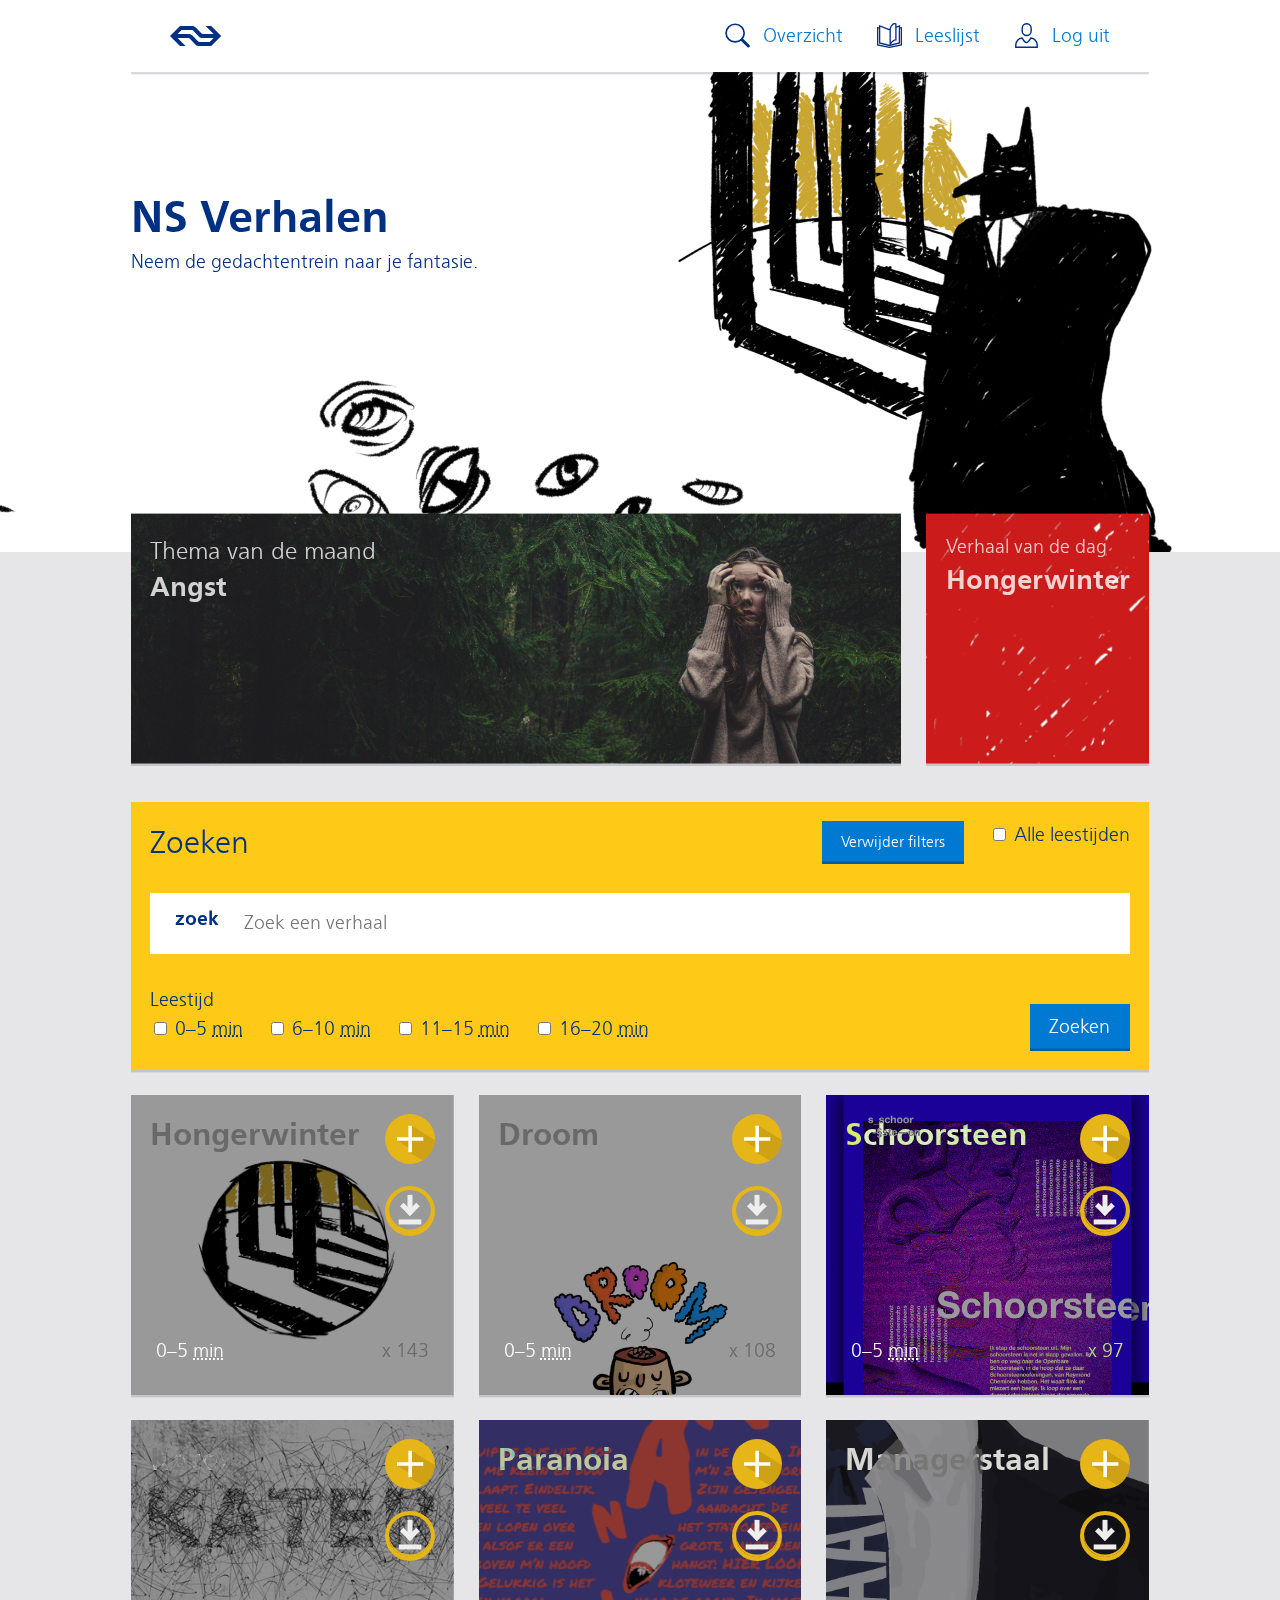
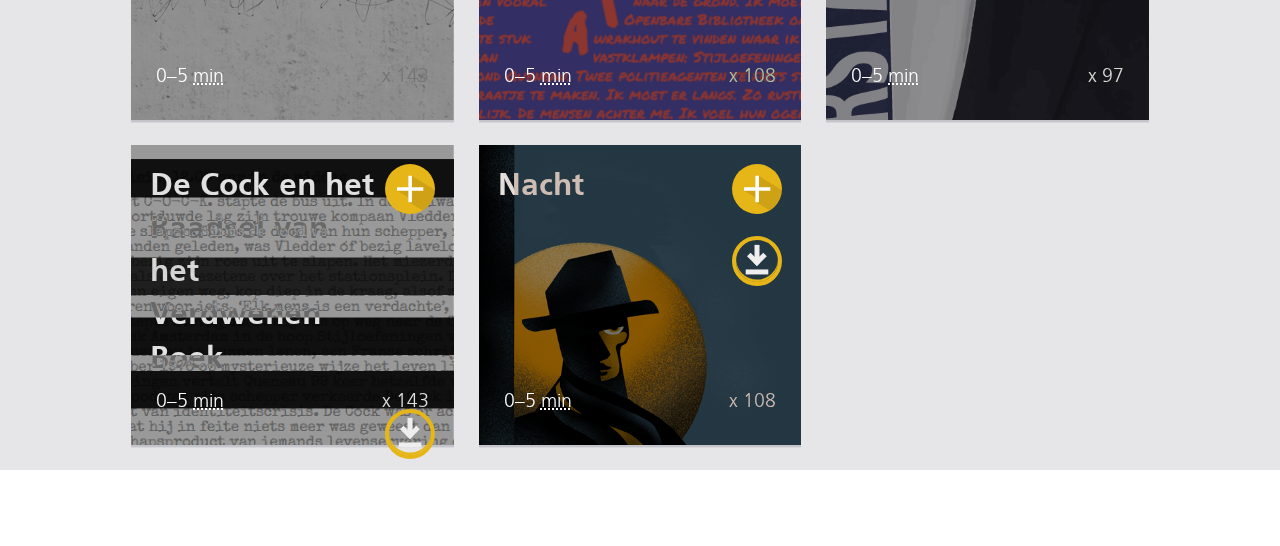
==== commit 759573fb: "hovers, percentage progress bar, meer witruimte" ====
--- a/index.html
+++ b/index.html
@@ -85,7 +85,7 @@
         </form>
       </header>
 
-      <section>
+      <section class="tile">
         <h2>
           <a href="hongerwinter/hongerwinter.html">Hongerwinter</a>
         </h2>
@@ -107,7 +107,7 @@
         </a>
       </section>
 
-      <section>
+      <section class="tile">
         <h2>
           <a href="droom/droom.html">Droom</a>
         </h2>
@@ -129,7 +129,7 @@
         </a>
       </section>
 
-      <section>
+      <section class="tile">
         <h2>
           <a href="schoorsteen/schoorsteen.html">Schoorsteen</a>
         </h2>
@@ -152,7 +152,7 @@
 
       </section>
 
-      <section>
+      <section class="tile">
         <h2>
           <a href="#">Kater</a>
         </h2>
@@ -174,7 +174,7 @@
         </a>
       </section>
 
-      <section>
+      <section class="tile">
         <h2>
           <a href="#">Paranoia</a>
         </h2>
@@ -196,7 +196,7 @@
         </a>
       </section>
 
-      <section>
+      <section class="tile">
         <h2>
           <a href="#">Managerstaal</a>
         </h2>
@@ -218,7 +218,7 @@
         </a>
       </section>
 
-      <section>
+      <section class="tile">
         <h2>
           <a href="#">De Cock en het Raadsel van het Verdwenen Boek</a>
         </h2>
@@ -240,7 +240,7 @@
         </a>
       </section>
 
-      <section>
+      <section class="tile">
         <h2>
           <a href="#">Nacht</a>
         </h2>
--- a/css/style.css
+++ b/css/style.css
@@ -730,15 +730,15 @@
 }
 
 main > section:nth-child(3) > *:not(header) a {
+	color: #eee;
+	mix-blend-mode: exclusion;
+	transition: color .15s ease-in-out;
+}
+
+main > section:nth-child(3) > *:not(header) a:hover {
 	color: #ddd;
-	transition: color .15s ease-in-out;
-}
-
-main > section:nth-child(3) > *:not(header) a:hover {
-	color: #fff;
-}
-
-
+	mix-blend-mode: exclusion;
+}
 
 main > section:nth-child(3) > section:nth-of-type(odd) {
 	margin-right: 1.3rem;
@@ -768,12 +768,12 @@
 	position: absolute;
 	right: 1rem;
 	top: 1rem;
+	mix-blend-mode: unset !important;
 	transform: scale(1);
 	transition: all .15s ease-in-out;
 }
 
-
-
+/* Micro-interacties */
 
 .checkmark {
 	position: absolute;
@@ -831,7 +831,7 @@
 }
 
 .download-button svg path {
-	stroke: #FFF;
+	stroke: #eee;
 }
 
 .downloaded {
@@ -865,18 +865,12 @@
 		box-shadow: inset 0 -3.125rem 0 #E6B517;
 	}
 }
-
-
 
 .progress-button button:hover {
 	background-color: #E6B517;
 	color: #fff;
 	box-shadow: none;
 }
-
-
-
-
 
 main > section:nth-child(3) > *:not(header) > a:last-child:hover {
 	background-color: #FFC917;
@@ -922,6 +916,11 @@
 	background-size: cover;
 }
 
+main > section:nth-child(3) > section:nth-child(2):hover {
+	background-image: url('images/hongerwinter-thumb.png');
+	color: black !important;
+}
+
 main > section:nth-child(3) > section:nth-child(3) {
 	background-image: linear-gradient(to bottom, rgba(0,0,0,.4), rgba(0,0,0,.4)), url('images/droom-thumb.png');
 	background-repeat: no-repeat;
@@ -929,6 +928,11 @@
 	background-size: cover;
 }
 
+main > section:nth-child(3) > section:nth-child(3):hover {
+	background-image: url('images/droom-thumb.png');
+	color: black !important;
+}
+
 main > section:nth-child(3) > section:nth-child(4) {
 	background-image: linear-gradient(to bottom, rgba(0,0,0,.4), rgba(0,0,0,.4)), url('images/schoorsteen-thumb.png');
 	background-repeat: no-repeat;
@@ -936,6 +940,10 @@
 	background-size: cover;
 }
 
+main > section:nth-child(3) > section:nth-child(4):hover {
+	background-image: url('images/schoorsteen-thumb.png');
+}
+
 main > section:nth-child(3) > section:nth-child(5) {
 	background-image: linear-gradient(to bottom, rgba(0,0,0,.4), rgba(0,0,0,.4)), url('images/kater.png');
 	background-repeat: no-repeat;
@@ -943,6 +951,11 @@
 	background-size: cover;
 }
 
+main > section:nth-child(3) > section:nth-child(5):hover {
+	background-image: url('images/kater.png');
+	color: black !important;
+}
+
 main > section:nth-child(3) > section:nth-child(6) {
 	background-image: linear-gradient(to bottom, rgba(0,0,0,.4), rgba(0,0,0,.4)), url('images/paranoia.png');
 	background-repeat: no-repeat;
@@ -950,6 +963,10 @@
 	background-size: cover;
 }
 
+main > section:nth-child(3) > section:nth-child(6):hover {
+	background-image: url('images/paranoia.png');
+}
+
 main > section:nth-child(3) > section:nth-child(7) {
 	background-image: linear-gradient(to bottom, rgba(0,0,0,.4), rgba(0,0,0,.4)), url('images/managerstaal.png');
 	background-repeat: no-repeat;
@@ -957,6 +974,11 @@
 	background-size: cover;
 }
 
+main > section:nth-child(3) > section:nth-child(7):hover {
+	background-image: url('images/managerstaal.png');
+	color: black !important;
+}
+
 main > section:nth-child(3) > section:nth-child(8) {
 	background-image: linear-gradient(to bottom, rgba(0,0,0,.4), rgba(0,0,0,.4)), url('images/de-cock-en-het-raadsel-van-het-verdwenen-boek.png');
 	background-repeat: no-repeat;
@@ -964,6 +986,10 @@
 	background-size: cover;
 }
 
+main > section:nth-child(3) > section:nth-child(8):hover {
+	background-image: url('images/de-cock-en-het-raadsel-van-het-verdwenen-boek.png');
+}
+
 main > section:nth-child(3) > section:nth-child(9) {
 	background-image: linear-gradient(to bottom, rgba(0,0,0,.4), rgba(0,0,0,.4)), url('images/nacht-thumb.png');
 	background-repeat: no-repeat;
@@ -971,7 +997,21 @@
 	background-size: cover;
 }
 
-
+main > section:nth-child(3) > section:nth-child(9):hover {
+	background-image: url('images/nacht-thumb.png');
+}
+
+/* -----------------------------------------------------------------------------
+	Tiles hover effects
+----------------------------------------------------------------------------- */
+.tile {
+	transition: all .3s ease;
+}
+
+.tile:hover {
+	transform: scale(1.05);
+	/* background-image: url('images/hongerwinter-thumb.png') !important; */
+}
 
 /* -----------------------------------------------------------------------------
 	Footer
